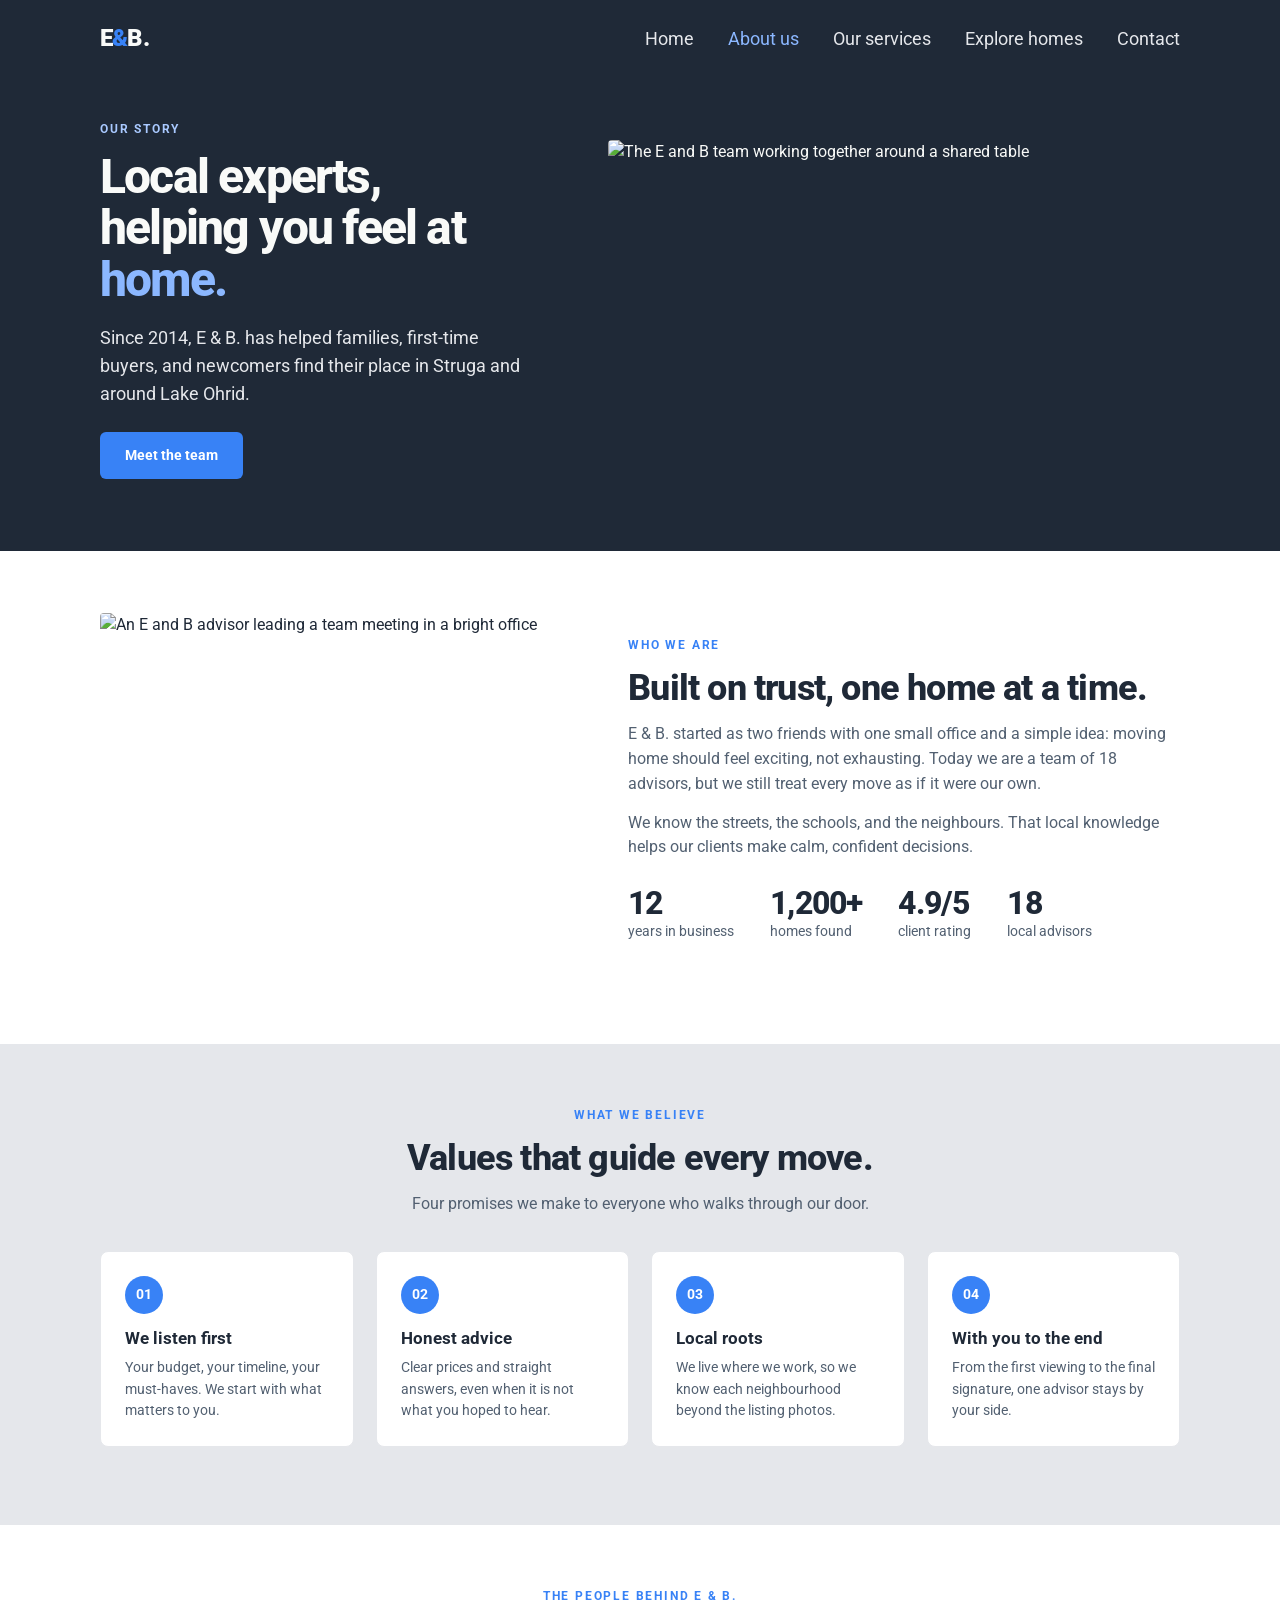
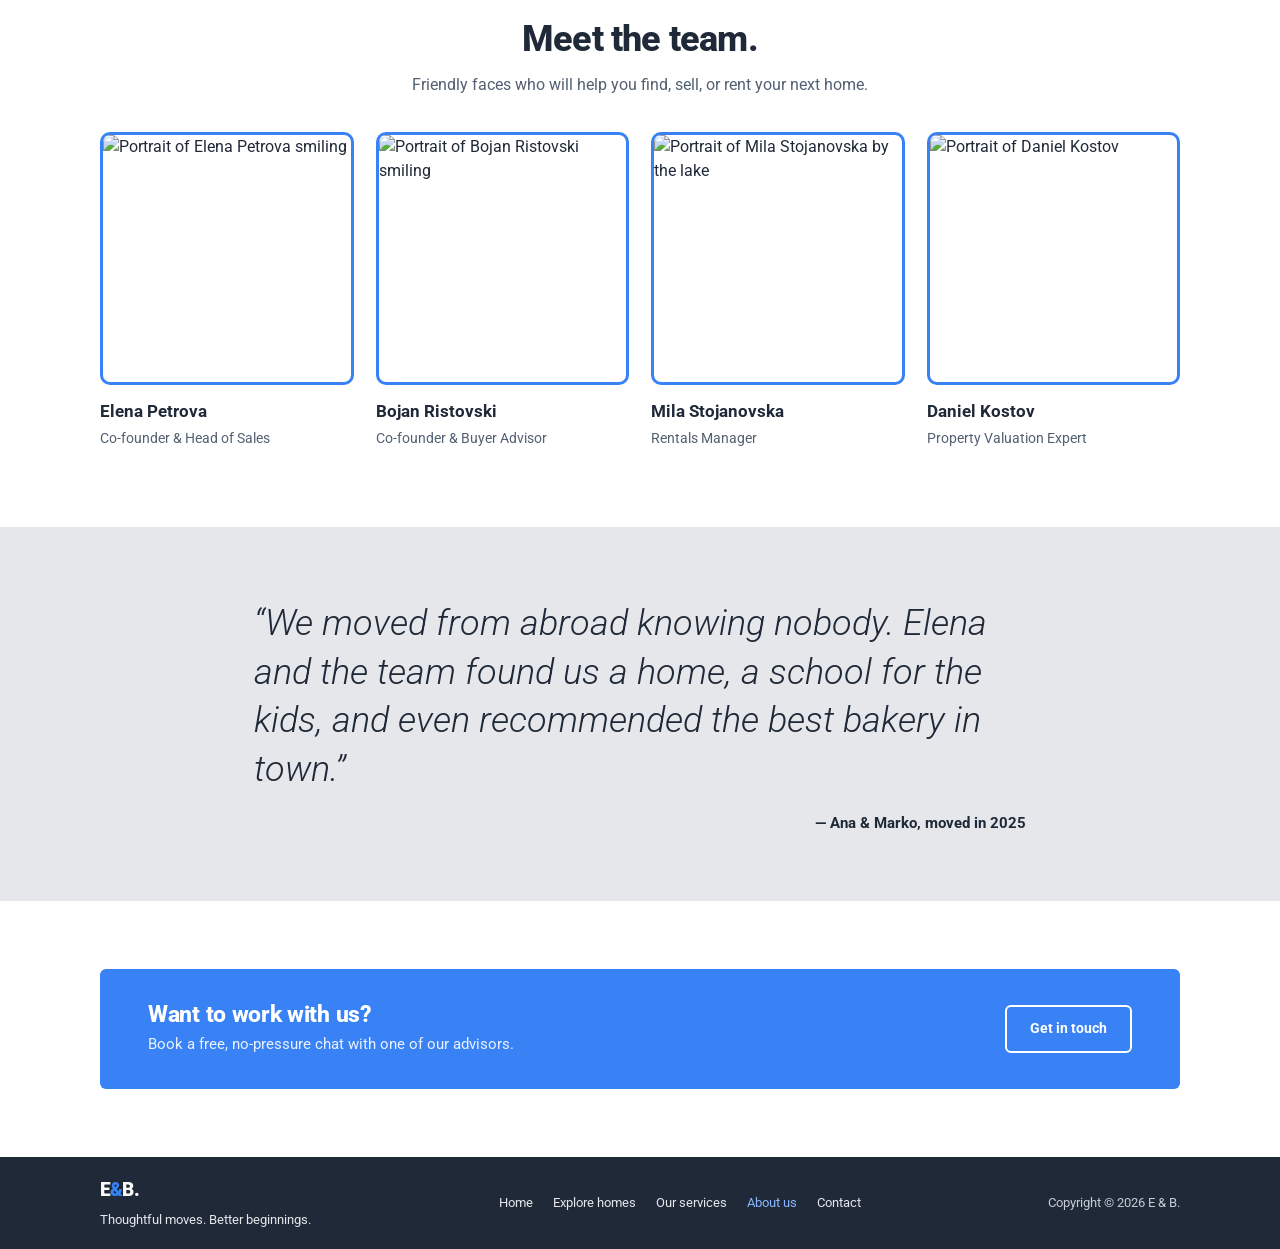
==== about.html @ 45aec43c "Add About, Services and Contact pages - about.html: company story with stats, values, team and testi" ====
<!doctype html>
<html lang="en">
<head>
  <meta charset="utf-8">
  <meta name="viewport" content="width=device-width, initial-scale=1">
  <meta name="description" content="Meet E & B. — a local real estate team helping people buy, sell, and rent homes since 2014.">
  <title>About Us | E &amp; B.</title>
  <link rel="preconnect" href="https://fonts.googleapis.com">
  <link rel="preconnect" href="https://fonts.gstatic.com" crossorigin>
  <link href="https://fonts.googleapis.com/css2?family=Roboto:wght@300;400;500;700;800;900&display=swap" rel="stylesheet">
  <link rel="stylesheet" href="style.css">
</head>
<body>
  <header class="site-header" id="site-header">
    <div class="header-inner container">
      <a class="brand" href="index.html" aria-label="E and B home">E<span>&amp;</span>B.</a>
      <a class="menu-button menu-open" href="#site-header" aria-label="Open navigation menu"><span></span><span></span><span></span></a>
      <a class="menu-button menu-close" href="#" aria-label="Close navigation menu"><span></span><span></span></a>
      <nav class="site-nav" aria-label="Main navigation">
        <a href="index.html">Home</a>
        <a href="about.html" aria-current="page">About us</a>
        <a href="services.html">Our services</a>
        <a href="explore.html">Explore homes</a>
        <a href="contact.html">Contact</a>
      </nav>
    </div>
    <section class="page-hero container" aria-labelledby="page-title">
      <div class="page-hero-copy">
        <p class="eyebrow">Our story</p>
        <h1 id="page-title">Local experts,<br>helping you feel at <span>home.</span></h1>
        <p class="hero-description">Since 2014, E &amp; B. has helped families, first-time buyers, and newcomers find their place in Struga and around Lake Ohrid.</p>
        <a class="button button-primary" href="#team">Meet the team</a>
      </div>
      <div class="page-hero-image-wrap">
        <picture>
          <source media="(max-width: 600px)" srcset="https://images.unsplash.com/photo-1522071820081-009f0129c71c?auto=format&fit=crop&w=720&q=80">
          <source media="(min-width: 601px)" srcset="https://images.unsplash.com/photo-1522071820081-009f0129c71c?auto=format&fit=crop&w=1400&q=85">
          <img class="page-hero-image" src="https://images.unsplash.com/photo-1522071820081-009f0129c71c?auto=format&fit=crop&w=1400&q=85" alt="The E and B team working together around a shared table" fetchpriority="high">
        </picture>
      </div>
    </section>
  </header>

  <main>
    <section class="section-pad" aria-labelledby="story-title">
      <div class="container split">
        <div class="split-media">
          <img src="https://images.unsplash.com/photo-1556761175-5973dc0f32e7?auto=format&fit=crop&w=800&q=80"
               srcset="https://images.unsplash.com/photo-1556761175-5973dc0f32e7?auto=format&fit=crop&w=480&q=80 480w,
                       https://images.unsplash.com/photo-1556761175-5973dc0f32e7?auto=format&fit=crop&w=800&q=80 800w,
                       https://images.unsplash.com/photo-1556761175-5973dc0f32e7?auto=format&fit=crop&w=1200&q=80 1200w"
               sizes="(max-width: 600px) calc(100vw - 36px), (max-width: 1128px) 45vw, 500px"
               alt="An E and B advisor leading a team meeting in a bright office" loading="lazy">
        </div>
        <div class="split-copy">
          <p class="eyebrow eyebrow-blue">Who we are</p>
          <h2 id="story-title">Built on trust, one home at a time.</h2>
          <p>E &amp; B. started as two friends with one small office and a simple idea: moving home should feel exciting, not exhausting. Today we are a team of 18 advisors, but we still treat every move as if it were our own.</p>
          <p>We know the streets, the schools, and the neighbours. That local knowledge helps our clients make calm, confident decisions.</p>
          <ul class="stat-list">
            <li><strong>12</strong> years in business</li>
            <li><strong>1,200+</strong> homes found</li>
            <li><strong>4.9/5</strong> client rating</li>
            <li><strong>18</strong> local advisors</li>
          </ul>
        </div>
      </div>
    </section>

    <section class="section-pad section-muted" aria-labelledby="values-title">
      <div class="container">
        <div class="section-heading">
          <p class="eyebrow eyebrow-blue">What we believe</p>
          <h2 id="values-title">Values that guide every move.</h2>
          <p>Four promises we make to everyone who walks through our door.</p>
        </div>
        <ul class="card-list">
          <li class="info-card">
            <span class="card-number" aria-hidden="true">01</span>
            <h3>We listen first</h3>
            <p>Your budget, your timeline, your must-haves. We start with what matters to you.</p>
          </li>
          <li class="info-card">
            <span class="card-number" aria-hidden="true">02</span>
            <h3>Honest advice</h3>
            <p>Clear prices and straight answers, even when it is not what you hoped to hear.</p>
          </li>
          <li class="info-card">
            <span class="card-number" aria-hidden="true">03</span>
            <h3>Local roots</h3>
            <p>We live where we work, so we know each neighbourhood beyond the listing photos.</p>
          </li>
          <li class="info-card">
            <span class="card-number" aria-hidden="true">04</span>
            <h3>With you to the end</h3>
            <p>From the first viewing to the final signature, one advisor stays by your side.</p>
          </li>
        </ul>
      </div>
    </section>

    <section class="section-pad" id="team" aria-labelledby="team-title">
      <div class="container">
        <div class="section-heading">
          <p class="eyebrow eyebrow-blue">The people behind E &amp; B.</p>
          <h2 id="team-title">Meet the team.</h2>
          <p>Friendly faces who will help you find, sell, or rent your next home.</p>
        </div>
        <div class="feature-list">
          <article class="feature-card">
            <div class="feature-image-frame">
              <img src="https://images.unsplash.com/photo-1494790108377-be9c29b29330?auto=format&fit=crop&w=400&h=400&q=80"
                   srcset="https://images.unsplash.com/photo-1494790108377-be9c29b29330?auto=format&fit=crop&w=300&h=300&q=80 300w,
                           https://images.unsplash.com/photo-1494790108377-be9c29b29330?auto=format&fit=crop&w=600&h=600&q=80 600w"
                   sizes="(max-width: 600px) 45vw, 260px" alt="Portrait of Elena Petrova smiling" loading="lazy">
            </div>
            <h3>Elena Petrova</h3>
            <p>Co-founder &amp; Head of Sales</p>
          </article>
          <article class="feature-card">
            <div class="feature-image-frame">
              <img src="https://images.unsplash.com/photo-1507003211169-0a1dd7228f2d?auto=format&fit=crop&w=400&h=400&q=80"
                   srcset="https://images.unsplash.com/photo-1507003211169-0a1dd7228f2d?auto=format&fit=crop&w=300&h=300&q=80 300w,
                           https://images.unsplash.com/photo-1507003211169-0a1dd7228f2d?auto=format&fit=crop&w=600&h=600&q=80 600w"
                   sizes="(max-width: 600px) 45vw, 260px" alt="Portrait of Bojan Ristovski smiling" loading="lazy">
            </div>
            <h3>Bojan Ristovski</h3>
            <p>Co-founder &amp; Buyer Advisor</p>
          </article>
          <article class="feature-card">
            <div class="feature-image-frame">
              <img src="https://images.unsplash.com/photo-1438761681033-6461ffad8d80?auto=format&fit=crop&w=400&h=400&q=80"
                   srcset="https://images.unsplash.com/photo-1438761681033-6461ffad8d80?auto=format&fit=crop&w=300&h=300&q=80 300w,
                           https://images.unsplash.com/photo-1438761681033-6461ffad8d80?auto=format&fit=crop&w=600&h=600&q=80 600w"
                   sizes="(max-width: 600px) 45vw, 260px" alt="Portrait of Mila Stojanovska by the lake" loading="lazy">
            </div>
            <h3>Mila Stojanovska</h3>
            <p>Rentals Manager</p>
          </article>
          <article class="feature-card">
            <div class="feature-image-frame">
              <img src="https://images.unsplash.com/photo-1500648767791-00dcc994a43e?auto=format&fit=crop&w=400&h=400&q=80"
                   srcset="https://images.unsplash.com/photo-1500648767791-00dcc994a43e?auto=format&fit=crop&w=300&h=300&q=80 300w,
                           https://images.unsplash.com/photo-1500648767791-00dcc994a43e?auto=format&fit=crop&w=600&h=600&q=80 600w"
                   sizes="(max-width: 600px) 45vw, 260px" alt="Portrait of Daniel Kostov" loading="lazy">
            </div>
            <h3>Daniel Kostov</h3>
            <p>Property Valuation Expert</p>
          </article>
        </div>
      </div>
    </section>

    <section class="quote-section" aria-label="Client testimonial">
      <div class="quote-inner container">
        <blockquote>“We moved from abroad knowing nobody. Elena and the team found us a home, a school for the kids, and even recommended the best bakery in town.”</blockquote>
        <p class="quote-credit">— Ana &amp; Marko, moved in 2025</p>
      </div>
    </section>

    <section class="cta-section container" aria-labelledby="cta-title">
      <div class="cta-panel">
        <div class="cta-copy">
          <h2 id="cta-title">Want to work with us?</h2>
          <p>Book a free, no-pressure chat with one of our advisors.</p>
        </div>
        <a class="button button-outline" href="contact.html">Get in touch</a>
      </div>
    </section>
  </main>

  <footer class="site-footer">
    <div class="container footer-inner">
      <div class="footer-intro"><a class="footer-brand" href="index.html">E<span>&amp;</span>B.</a><p>Thoughtful moves. Better beginnings.</p></div>
      <nav class="footer-nav" aria-label="Footer navigation">
        <a href="index.html">Home</a><a href="explore.html">Explore homes</a><a href="services.html">Our services</a><a href="about.html" aria-current="page">About us</a><a href="contact.html">Contact</a>
      </nav>
      <p class="copyright">Copyright &copy; 2026 E &amp; B.</p>
    </div>
  </footer>
</body>
</html>
---- style.css ----
:root {
  --navy: #1f2937;
  --navy-soft: #273547;
  --blue: #3882f6;
  --blue-hover: #256fe3;
  --off-white: #f9faf8;
  --pale-gray: #e5e7eb;
  --body-text: #526071;
  --white: #ffffff;
  --content-width: 1080px;
}

* { box-sizing: border-box; }
html { scroll-behavior: smooth; }
body {
  margin: 0;
  color: var(--navy);
  background: var(--white);
  font-family: "Roboto", sans-serif;
  font-size: 16px;
  line-height: 1.55;
}
img { display: block; max-width: 100%; height: auto; }
a { color: inherit; }
a:focus-visible, .button:focus-visible {
  outline: 3px solid #8bb7ff;
  outline-offset: 4px;
}
.container { width: min(var(--content-width), calc(100% - 48px)); margin-inline: auto; }
.site-header { background: var(--navy); color: var(--off-white); }
.header-inner { min-height: 78px; display: flex; align-items: center; justify-content: space-between; gap: 24px; }
.brand, .footer-brand { color: var(--off-white); font-size: 24px; font-weight: 900; letter-spacing: -.8px; text-decoration: none; white-space: nowrap; }
.brand span, .footer-brand span { color: var(--blue); }
.site-nav { display: flex; align-items: center; gap: 34px; }
.site-nav a { color: #e5e7eb; font-size: 18px; text-decoration: none; transition: color .2s ease; }
.site-nav a:hover, .site-nav a:focus-visible { color: #8bb7ff; }
.menu-button { display: none; }
.hero { display: flex; align-items: center; gap: 58px; padding-top: 44px; padding-bottom: 78px; }
.hero-copy { flex: 1 1 42%; min-width: 0; }
.eyebrow { margin: 0 0 12px; color: #a9c9ff; font-size: 12px; font-weight: 700; letter-spacing: 1.8px; text-transform: uppercase; }
h1 { margin: 0 0 18px; color: var(--off-white); font-size: clamp(38px, 4vw, 48px); font-weight: 800; letter-spacing: -1.8px; line-height: 1.08; }
h1 span { color: #8bb7ff; }
.hero-description { max-width: 420px; margin: 0 0 24px; color: #e5e7eb; font-size: 18px; }
.button { display: inline-flex; min-height: 44px; align-items: center; justify-content: center; padding: 11px 23px; border: 2px solid transparent; border-radius: 6px; font-size: 14px; font-weight: 700; text-decoration: none; transition: background .2s ease, transform .2s ease; }
.button:hover { transform: translateY(-1px); }
.button-primary { color: var(--white); background: var(--blue); }
.button-primary:hover { background: var(--blue-hover); }
.hero-image-wrap { position: relative; flex: 1 1 58%; min-width: 0; }
.hero-image { width: 100%; height: 330px; border-radius: 4px; object-fit: cover; object-position: center; }
.image-caption { position: absolute; right: 16px; bottom: 16px; display: flex; align-items: center; gap: 9px; padding: 9px 13px; border-radius: 4px; color: var(--navy); background: rgba(255,255,255,.94); font-size: 12px; font-weight: 500; }
.caption-dot { width: 7px; height: 7px; border-radius: 50%; background: var(--blue); }
.section-pad { padding: 62px 0 78px; }
.section-heading { max-width: 650px; margin: 0 auto 34px; text-align: center; }
.eyebrow-blue { color: var(--blue); }
h2 { margin: 0 0 12px; font-size: clamp(27px, 3vw, 36px); font-weight: 800; letter-spacing: -.8px; line-height: 1.2; }
.section-heading > p:last-child { margin: 0; color: var(--body-text); }
.feature-list { display: flex; justify-content: center; align-items: flex-start; gap: 22px; }
.feature-card { flex: 1 1 0; min-width: 0; max-width: 260px; }
.feature-image-frame { overflow: hidden; border: 3px solid var(--blue); border-radius: 10px; aspect-ratio: 1 / 1; }
.feature-image-frame img { width: 100%; height: 100%; object-fit: cover; transition: transform .35s ease; }
.feature-card:hover .feature-image-frame img { transform: scale(1.04); }
.feature-card h3 { margin: 16px 0 6px; font-size: 17px; font-weight: 700; line-height: 1.25; }
.feature-card p { margin: 0; color: var(--body-text); font-size: 14px; line-height: 1.5; }
.quote-section { background: var(--pale-gray); }
.quote-inner { max-width: 820px; padding: 72px 24px 66px; }
blockquote { margin: 0; color: var(--navy); font-size: clamp(24px, 3vw, 36px); font-style: italic; font-weight: 300; line-height: 1.35; }
.quote-credit { margin: 18px 0 0; color: var(--navy); font-size: 15px; font-weight: 700; text-align: right; }
.cta-section { padding-top: 68px; padding-bottom: 68px; }
.cta-panel { display: flex; align-items: center; justify-content: space-between; gap: 28px; padding: 32px 48px; border-radius: 6px; color: var(--white); background: var(--blue); }
.cta-copy h2 { margin-bottom: 5px; font-size: 23px; letter-spacing: -.3px; }
.cta-copy p { margin: 0; color: #eaf1ff; font-size: 15px; }
.button-outline { flex: 0 0 auto; min-width: 112px; border-color: var(--white); color: var(--white); background: transparent; }
.button-outline:hover { color: var(--blue); background: var(--white); }
.site-footer { color: #e5e7eb; background: var(--navy); }
.footer-inner { display: flex; align-items: center; justify-content: space-between; gap: 20px; min-height: 92px; }
.footer-brand { font-size: 19px; }
.footer-inner p { margin: 0; font-size: 13px; }
.footer-intro { display: flex; flex-direction: column; gap: 5px; }
.footer-nav { display: flex; align-items: center; justify-content: center; flex-wrap: wrap; gap: 10px 20px; }
.footer-nav a {
  color: #e5e7eb;
  font-size: 13px;
  text-decoration: none;
  transition: color .2s ease;
}
.footer-nav a:hover, .footer-nav a:focus-visible { color: #8bb7ff; }
.copyright { color: #c5cbd4; white-space: nowrap; }

@media (max-width: 800px) {
  .container { width: min(100% - 40px, var(--content-width)); }
  .hero { gap: 30px; padding-top: 30px; padding-bottom: 54px; }
  .hero-image { height: 290px; }
  .site-nav { gap: 14px; }
  .site-nav a { white-space: nowrap; }
  .feature-list { flex-wrap: wrap; gap: 28px 20px; }
  .feature-card { flex: 1 1 calc(50% - 20px); max-width: 310px; }
  .section-pad { padding: 52px 0 62px; }
  .quote-inner { padding-top: 58px; padding-bottom: 54px; }
  .cta-panel { padding: 28px; }
}

@media (max-width: 600px) {
  .container { width: calc(100% - 36px); }
  .site-header { position: relative; }
  .header-inner { min-height: 72px; }
  .brand { font-size: 22px; }
  .menu-button { display: flex; width: 42px; height: 42px; flex-direction: column; align-items: center; justify-content: center; gap: 5px; border: 1px solid rgba(255,255,255,.3); border-radius: 6px; cursor: pointer; }
  .menu-button span { display: block; width: 19px; height: 2px; border-radius: 2px; background: var(--off-white); }
  .menu-close { display: none; }
  .menu-close span:first-child { transform: translateY(3.5px) rotate(45deg); }
  .menu-close span:last-child { transform: translateY(-3.5px) rotate(-45deg); }
  .site-nav { position: absolute; top: 72px; right: 0; left: 0; z-index: 10; display: none; align-items: stretch; flex-direction: column; gap: 0; padding: 0 18px 14px; background: var(--navy-soft); box-shadow: 0 14px 28px rgba(0,0,0,.35); }
  .site-nav a { padding: 12px 4px; border-top: 1px solid rgba(255,255,255,.1); }
  .site-header:target .menu-open { display: none; }
  .site-header:target .menu-close { display: flex; }
  .site-header:target .site-nav { display: flex; }
  .hero { flex-direction: column; align-items: stretch; gap: 28px; padding-top: 24px; padding-bottom: 40px; }
  .hero-copy { flex-basis: auto; }
  h1 { font-size: clamp(38px, 11vw, 48px); }
  .hero-description { font-size: 16px; }
  .hero-image-wrap { flex-basis: auto; }
  .hero-image { height: auto; aspect-ratio: 4 / 3; }
  .section-pad { padding: 46px 0 50px; }
  .section-heading { margin-bottom: 28px; text-align: left; }
  .section-heading h2 { max-width: 330px; }
  .feature-list { gap: 25px 14px; }
  .feature-card { flex: 1 1 calc(50% - 14px); max-width: none; }
  .feature-image-frame { border-width: 2px; border-radius: 8px; }
  .feature-card h3 { margin-top: 11px; font-size: 15px; }
  .feature-card p { font-size: 13px; }
  .quote-inner { padding: 42px 0 40px; }
  blockquote { font-size: 25px; }
  .cta-section { padding-top: 42px; padding-bottom: 42px; }
  .cta-panel { align-items: flex-start; flex-direction: column; gap: 20px; padding: 25px 22px; }
  .cta-copy h2 { font-size: 22px; }
  .footer-inner { align-items: flex-start; flex-direction: column; justify-content: center; gap: 16px; padding-top: 24px; padding-bottom: 24px; }
  .footer-nav { align-items: flex-start; justify-content: flex-start; gap: 12px 18px; }
  .copyright { white-space: normal; }
}

@media (max-width: 360px) {
  .container { width: calc(100% - 28px); }
  .site-nav { padding-right: 14px; padding-left: 14px; }
  .feature-list { flex-direction: column; }
  .feature-card { width: 100%; }
  .feature-image-frame { aspect-ratio: 16 / 10; }
}

@media (prefers-reduced-motion: reduce) {
  *, *::before, *::after { scroll-behavior: auto !important; transition-duration: .01ms !important; animation-duration: .01ms !important; }
}


/* Inner pages: shared page hero + Explore Homes */
.page-hero { display: flex; align-items: center; gap: 58px; padding-top: 42px; padding-bottom: 72px; }
.page-hero-copy { flex: 1 1 44%; min-width: 0; }
.page-hero-image-wrap { flex: 1 1 56%; min-width: 0; }
.page-hero-image { width: 100%; height: 320px; border-radius: 4px; object-fit: cover; object-position: center; }
.listing-list { display: flex; align-items: stretch; gap: 24px; }
.listing-card { display: flex; flex: 1 1 0; flex-direction: column; min-width: 0; overflow: hidden; border: 1px solid #e5e7eb; border-radius: 8px; background: #fff; transition: transform .2s ease, box-shadow .2s ease; }
.listing-card:hover { transform: translateY(-3px); box-shadow: 0 12px 28px rgba(31,41,55,.10); }
.listing-image-wrap { position: relative; overflow: hidden; aspect-ratio: 4 / 3; background: var(--pale-gray); }
.listing-image-wrap img { width: 100%; height: 100%; object-fit: cover; transition: transform .35s ease; }
.listing-card:hover .listing-image-wrap img { transform: scale(1.035); }
.listing-tag { position: absolute; top: 14px; left: 14px; padding: 5px 10px; border-radius: 4px; color: var(--white); background: var(--blue); font-size: 12px; font-weight: 700; }
.listing-content { display: flex; flex: 1; flex-direction: column; padding: 19px; }
.listing-location { margin: 0 0 5px; color: var(--blue); font-size: 12px; font-weight: 700; letter-spacing: .5px; text-transform: uppercase; }
.listing-content h3 { margin: 0 0 8px; font-size: 19px; font-weight: 700; line-height: 1.3; }
.listing-description { margin: 0 0 17px; color: var(--body-text); font-size: 14px; }
.listing-details { display: flex; flex-wrap: wrap; gap: 8px 14px; padding: 13px 0; border-top: 1px solid var(--pale-gray); border-bottom: 1px solid var(--pale-gray); color: var(--body-text); font-size: 12px; }
.listing-details strong { color: var(--navy); font-weight: 700; }
.listing-bottom { display: flex; align-items: center; justify-content: space-between; gap: 12px; margin-top: auto; padding-top: 16px; }
.listing-price { margin: 0; color: var(--navy); font-size: 18px; font-weight: 900; }
.listing-price small { color: var(--body-text); font-size: 11px; font-weight: 400; }
.text-link { flex: 0 0 auto; color: var(--blue); font-size: 13px; font-weight: 700; text-decoration: none; }
.text-link span { display: inline-block; transition: transform .2s ease; }
.text-link:hover span { transform: translateX(3px); }
.listing-note { margin: 22px 0 0; color: #6b7280; font-size: 12px; text-align: center; }
.explore-cta-section { padding: 0 0 70px; }
.explore-cta-panel { display: flex; align-items: center; justify-content: space-between; gap: 28px; padding: 34px 42px; border-radius: 6px; color: var(--off-white); background: var(--navy); }
.explore-cta-panel .eyebrow { margin-bottom: 8px; }
.explore-cta-panel h2 { margin-bottom: 8px; font-size: 25px; }
.explore-cta-panel p:not(.eyebrow) { margin: 0; color: #e5e7eb; font-size: 14px; }
.explore-cta-panel .button { flex: 0 0 auto; }
.site-nav a[aria-current="page"], .footer-nav a[aria-current="page"] { color: #8bb7ff; }
@media (max-width: 800px) {
  .page-hero { gap: 30px; padding-top: 30px; padding-bottom: 54px; }
  .page-hero-image { height: 290px; }
  .listing-list { flex-wrap: wrap; gap: 22px; }
  .listing-card { flex: 1 1 calc(50% - 22px); }
  .explore-cta-panel { padding: 28px; }
}
@media (max-width: 600px) {
  .page-hero { flex-direction: column; align-items: stretch; gap: 26px; padding-top: 24px; padding-bottom: 40px; }
  .page-hero-image { height: auto; aspect-ratio: 4 / 3; }
  .listing-list { flex-direction: column; gap: 22px; }
  .listing-card { flex: 1 1 auto; width: 100%; }
  .listing-image-wrap { aspect-ratio: 16 / 10; }
  .listing-content { padding: 17px; }
  .listing-content h3 { font-size: 18px; }
  .explore-cta-section { padding-bottom: 42px; }
  .explore-cta-panel { align-items: flex-start; flex-direction: column; gap: 20px; padding: 25px 22px; }
  .explore-cta-panel h2 { font-size: 22px; }
}
@media (prefers-reduced-motion: reduce) {
  .listing-card, .listing-image-wrap img, .text-link span { transition-duration: .01ms !important; }
}

/* About, Services & Contact pages */
.section-muted { background: var(--pale-gray); }
.split { display: flex; align-items: center; gap: 58px; }
.split-media { flex: 1 1 46%; min-width: 0; }
.split-media img { width: 100%; aspect-ratio: 4 / 3; border-radius: 4px; object-fit: cover; }
.split-copy { flex: 1 1 54%; min-width: 0; }
.split-copy > p:not(.eyebrow) { margin: 0 0 14px; color: var(--body-text); }
.stat-list { display: flex; flex-wrap: wrap; gap: 20px 36px; margin: 26px 0 0; padding: 0; list-style: none; }
.stat-list li { color: var(--body-text); font-size: 14px; }
.stat-list strong { display: block; color: var(--navy); font-size: 32px; font-weight: 800; letter-spacing: -.8px; line-height: 1.1; }
.card-list { display: flex; flex-wrap: wrap; gap: 22px; margin: 0; padding: 0; list-style: none; }
.info-card { flex: 1 1 calc(25% - 22px); min-width: 0; padding: 24px; border: 1px solid var(--pale-gray); border-radius: 8px; background: var(--white); }
.info-card h3 { margin: 0 0 8px; font-size: 17px; font-weight: 700; line-height: 1.25; }
.info-card p, .info-card address { margin: 0; color: var(--body-text); font-size: 14px; font-style: normal; }
.info-card a { color: var(--blue); font-weight: 700; text-decoration: none; overflow-wrap: anywhere; }
.info-card a:hover { text-decoration: underline; }
.card-number { display: flex; width: 38px; height: 38px; align-items: center; justify-content: center; margin-bottom: 14px; border-radius: 50%; color: var(--white); background: var(--blue); font-size: 14px; font-weight: 700; }
.contact-layout { display: flex; align-items: flex-start; gap: 40px; }
.contact-details { display: flex; flex: 1 1 34%; flex-direction: column; gap: 16px; min-width: 0; margin: 0; padding: 0; list-style: none; }
.contact-details .info-card { flex: 0 0 auto; padding: 20px 22px; }
.contact-form { display: flex; flex: 1 1 66%; flex-direction: column; gap: 18px; min-width: 0; padding: 32px; border: 1px solid var(--pale-gray); border-radius: 8px; }
.form-row { display: flex; gap: 18px; }
.form-field { display: flex; flex: 1 1 0; flex-direction: column; gap: 6px; min-width: 0; }
.form-field label { font-size: 14px; font-weight: 700; }
.optional { color: #6b7280; font-weight: 400; }
.form-field input, .form-field select, .form-field textarea { width: 100%; padding: 11px 13px; border: 1px solid #cbd2db; border-radius: 6px; color: var(--navy); background: var(--white); font-family: inherit; font-size: 16px; }
.form-field textarea { min-height: 140px; resize: vertical; }
.form-field input:focus-visible, .form-field select:focus-visible, .form-field textarea:focus-visible { border-color: var(--blue); outline: 3px solid #8bb7ff; outline-offset: 1px; }
.contact-form .button { align-self: flex-start; font-family: inherit; cursor: pointer; }
.form-note { margin: 0; color: #6b7280; font-size: 12px; }
.faq-list { max-width: 760px; margin: 0 auto; }
.faq-item { border-bottom: 1px solid #cbd2db; }
.faq-item summary { padding: 18px 0; font-size: 17px; font-weight: 700; cursor: pointer; }
.faq-item summary:focus-visible { outline: 3px solid #8bb7ff; outline-offset: 4px; }
.faq-item p { margin: 0 0 18px; color: var(--body-text); }
@media (max-width: 800px) {
  .split { gap: 30px; }
  .info-card { flex-basis: calc(50% - 22px); }
  .contact-layout { gap: 24px; }
  .contact-form { padding: 24px; }
}
@media (max-width: 600px) {
  .split { flex-direction: column; align-items: stretch; gap: 26px; }
  .stat-list { gap: 18px 28px; }
  .stat-list strong { font-size: 28px; }
  .info-card { flex-basis: 100%; padding: 20px; }
  .contact-layout { flex-direction: column; align-items: stretch; }
  .form-row { flex-direction: column; }
  .contact-form { padding: 20px; }
  .contact-form .button { align-self: stretch; }
}
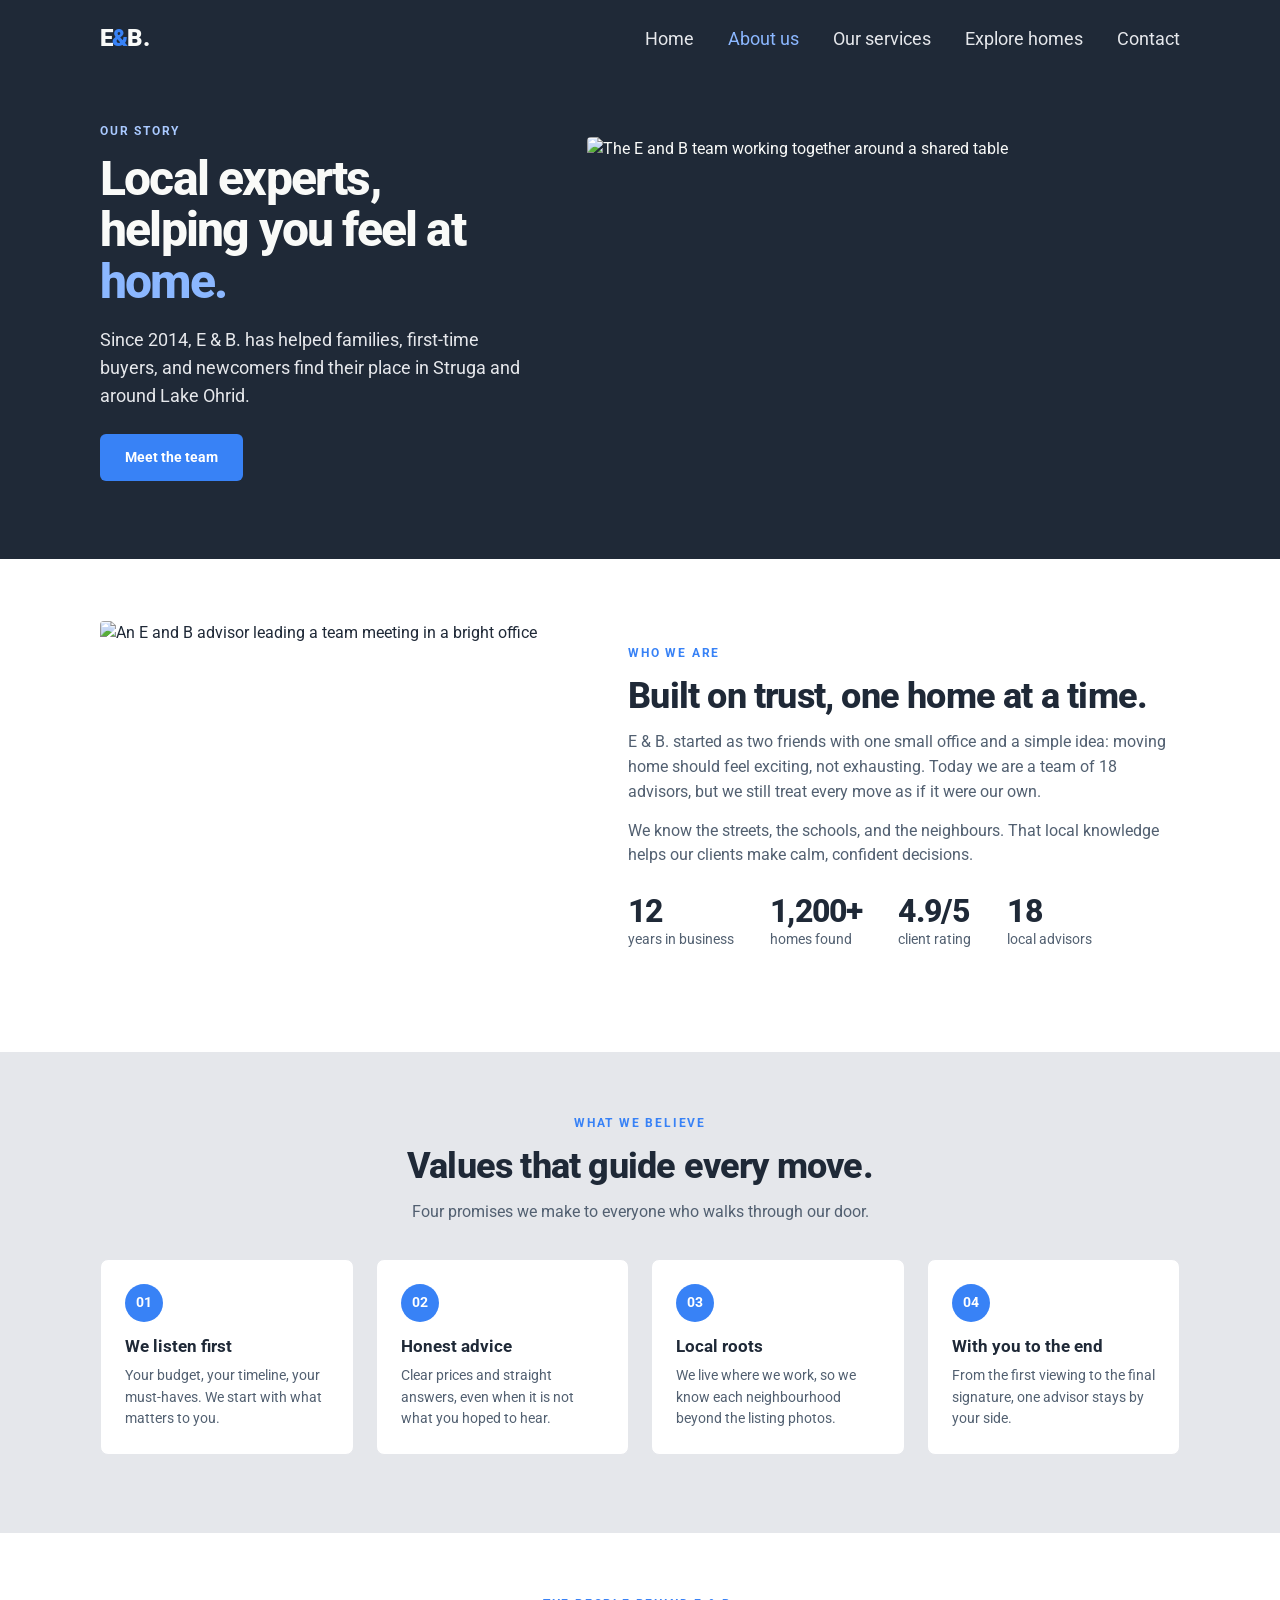
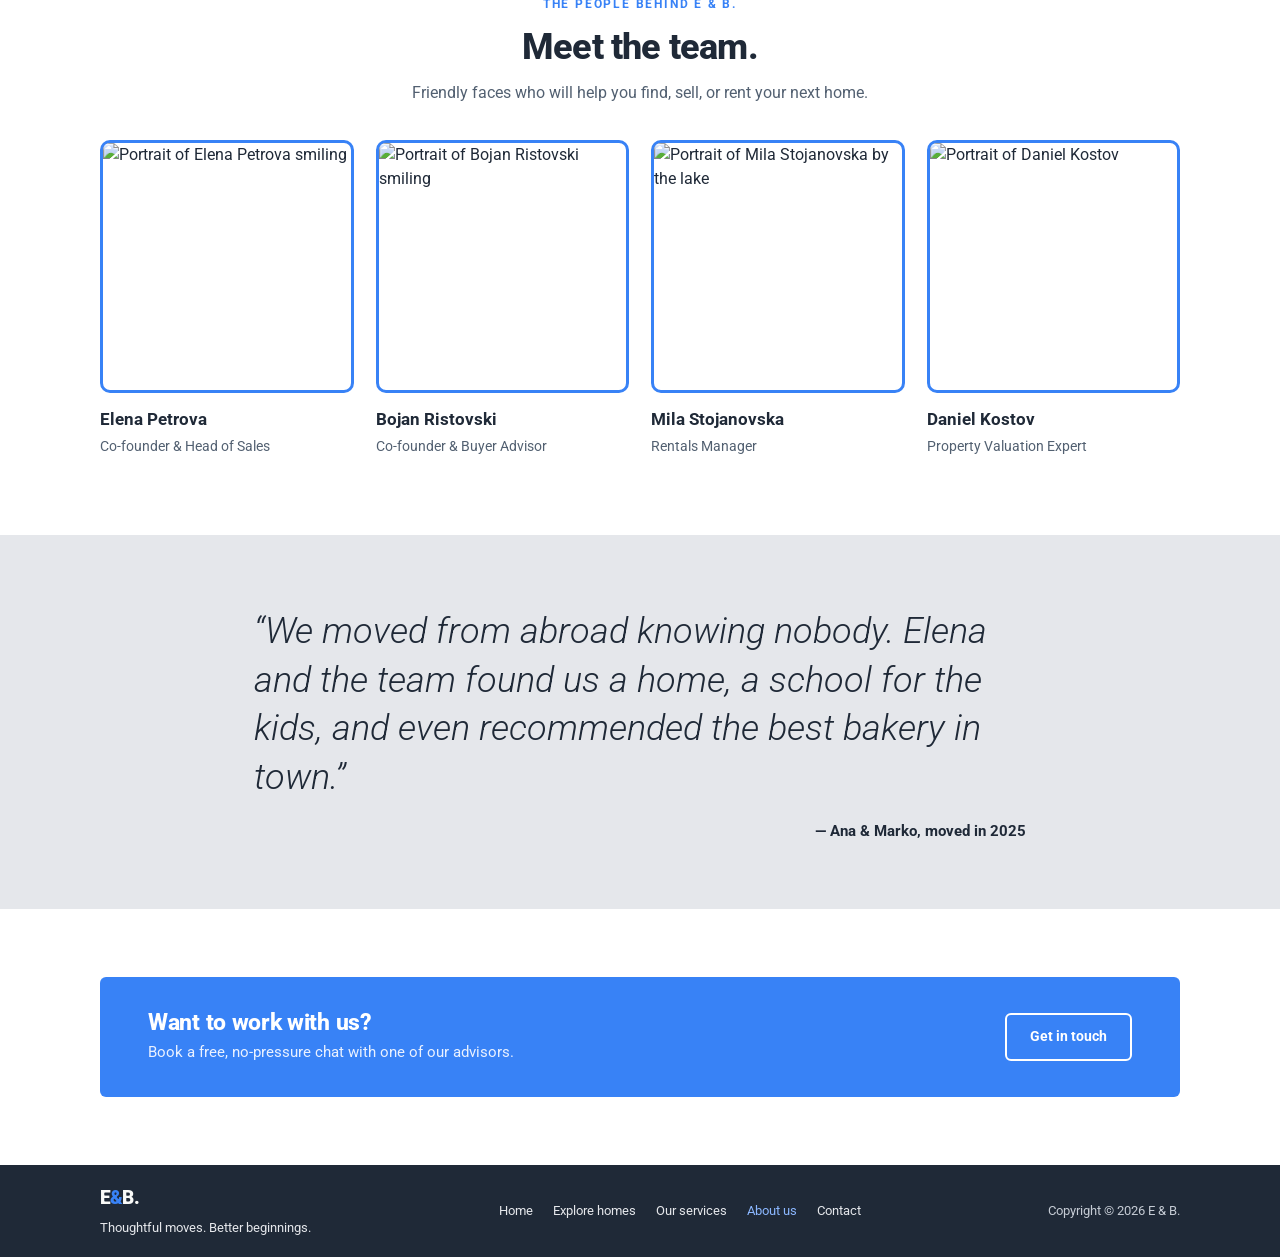
==== commit 416c1226: "Refactor stylesheet for maintainability - Move all colors and shared sizes (gutter, header height, c" ====
--- a/about.html
+++ b/about.html
@@ -24,18 +24,18 @@
         <a href="contact.html">Contact</a>
       </nav>
     </div>
-    <section class="page-hero container" aria-labelledby="page-title">
-      <div class="page-hero-copy">
+    <section class="hero container" aria-labelledby="page-title">
+      <div class="hero-copy">
         <p class="eyebrow">Our story</p>
         <h1 id="page-title">Local experts,<br>helping you feel at <span>home.</span></h1>
         <p class="hero-description">Since 2014, E &amp; B. has helped families, first-time buyers, and newcomers find their place in Struga and around Lake Ohrid.</p>
         <a class="button button-primary" href="#team">Meet the team</a>
       </div>
-      <div class="page-hero-image-wrap">
+      <div class="hero-image-wrap">
         <picture>
           <source media="(max-width: 600px)" srcset="https://images.unsplash.com/photo-1522071820081-009f0129c71c?auto=format&fit=crop&w=720&q=80">
           <source media="(min-width: 601px)" srcset="https://images.unsplash.com/photo-1522071820081-009f0129c71c?auto=format&fit=crop&w=1400&q=85">
-          <img class="page-hero-image" src="https://images.unsplash.com/photo-1522071820081-009f0129c71c?auto=format&fit=crop&w=1400&q=85" alt="The E and B team working together around a shared table" fetchpriority="high">
+          <img class="hero-image" src="https://images.unsplash.com/photo-1522071820081-009f0129c71c?auto=format&fit=crop&w=1400&q=85" alt="The E and B team working together around a shared table" fetchpriority="high">
         </picture>
       </div>
     </section>
--- a/style.css
+++ b/style.css
@@ -1,17 +1,39 @@
 :root {
   --navy: #1f2937;
-  --navy-soft: #273547;
   --blue: #3882f6;
-  --blue-hover: #256fe3;
   --off-white: #f9faf8;
   --pale-gray: #e5e7eb;
+  --navy-soft: #273547;
+  --blue-hover: #256fe3;
+  --blue-light: #8bb7ff;
+  --blue-pale: #a9c9ff;
+  --blue-tint: #eaf1ff;
   --body-text: #526071;
+  --muted: #6b7280;
+  --muted-on-dark: #c5cbd4;
+  --border: #cbd2db;
   --white: #ffffff;
   --content-width: 1080px;
+  --gutter: 24px;
+  --header-height: 78px;
+  --layout-gap: 58px;
+}
+
+@media (max-width: 800px) {
+  :root { --gutter: 20px; --layout-gap: 30px; }
+}
+
+@media (max-width: 600px) {
+  :root { --gutter: 18px; --header-height: 72px; --layout-gap: 28px; }
+}
+
+@media (max-width: 360px) {
+  :root { --gutter: 14px; }
 }
 
 * { box-sizing: border-box; }
 html { scroll-behavior: smooth; }
+
 body {
   margin: 0;
   color: var(--navy);
@@ -20,240 +42,755 @@
   font-size: 16px;
   line-height: 1.55;
 }
+
 img { display: block; max-width: 100%; height: auto; }
 a { color: inherit; }
-a:focus-visible, .button:focus-visible {
-  outline: 3px solid #8bb7ff;
+
+a:focus-visible,
+.button:focus-visible {
+  outline: 3px solid var(--blue-light);
   outline-offset: 4px;
 }
-.container { width: min(var(--content-width), calc(100% - 48px)); margin-inline: auto; }
-.site-header { background: var(--navy); color: var(--off-white); }
-.header-inner { min-height: 78px; display: flex; align-items: center; justify-content: space-between; gap: 24px; }
-.brand, .footer-brand { color: var(--off-white); font-size: 24px; font-weight: 900; letter-spacing: -.8px; text-decoration: none; white-space: nowrap; }
-.brand span, .footer-brand span { color: var(--blue); }
-.site-nav { display: flex; align-items: center; gap: 34px; }
-.site-nav a { color: #e5e7eb; font-size: 18px; text-decoration: none; transition: color .2s ease; }
-.site-nav a:hover, .site-nav a:focus-visible { color: #8bb7ff; }
-.menu-button { display: none; }
-.hero { display: flex; align-items: center; gap: 58px; padding-top: 44px; padding-bottom: 78px; }
-.hero-copy { flex: 1 1 42%; min-width: 0; }
-.eyebrow { margin: 0 0 12px; color: #a9c9ff; font-size: 12px; font-weight: 700; letter-spacing: 1.8px; text-transform: uppercase; }
-h1 { margin: 0 0 18px; color: var(--off-white); font-size: clamp(38px, 4vw, 48px); font-weight: 800; letter-spacing: -1.8px; line-height: 1.08; }
-h1 span { color: #8bb7ff; }
-.hero-description { max-width: 420px; margin: 0 0 24px; color: #e5e7eb; font-size: 18px; }
-.button { display: inline-flex; min-height: 44px; align-items: center; justify-content: center; padding: 11px 23px; border: 2px solid transparent; border-radius: 6px; font-size: 14px; font-weight: 700; text-decoration: none; transition: background .2s ease, transform .2s ease; }
+
+.container { width: min(var(--content-width), 100% - 2 * var(--gutter)); margin-inline: auto; }
+.section-pad { padding: 62px 0 78px; }
+.section-muted { background: var(--pale-gray); }
+.section-heading { max-width: 650px; margin: 0 auto 34px; text-align: center; }
+.section-heading > p:last-child { margin: 0; color: var(--body-text); }
+
+@media (max-width: 800px) {
+  .section-pad { padding: 52px 0 62px; }
+}
+
+@media (max-width: 600px) {
+  .section-pad { padding: 46px 0 50px; }
+  .section-heading { margin-bottom: 28px; text-align: left; }
+  .section-heading h2 { max-width: 330px; }
+}
+
+h1 {
+  margin: 0 0 18px;
+  color: var(--off-white);
+  font-size: clamp(38px, 4vw, 48px);
+  font-weight: 800;
+  letter-spacing: -1.8px;
+  line-height: 1.08;
+}
+
+h1 span { color: var(--blue-light); }
+
+h2 {
+  margin: 0 0 12px;
+  font-size: clamp(27px, 3vw, 36px);
+  font-weight: 800;
+  letter-spacing: -.8px;
+  line-height: 1.2;
+}
+
+.eyebrow {
+  margin: 0 0 12px;
+  color: var(--blue-pale);
+  font-size: 12px;
+  font-weight: 700;
+  letter-spacing: 1.8px;
+  text-transform: uppercase;
+}
+
+.eyebrow-blue { color: var(--blue); }
+
+@media (max-width: 600px) {
+  h1 { font-size: clamp(38px, 11vw, 48px); }
+}
+
+.button {
+  display: inline-flex;
+  min-height: 44px;
+  align-items: center;
+  justify-content: center;
+  padding: 11px 23px;
+  border: 2px solid transparent;
+  border-radius: 6px;
+  font-size: 14px;
+  font-weight: 700;
+  text-decoration: none;
+  transition: background .2s ease, transform .2s ease;
+}
+
 .button:hover { transform: translateY(-1px); }
 .button-primary { color: var(--white); background: var(--blue); }
 .button-primary:hover { background: var(--blue-hover); }
-.hero-image-wrap { position: relative; flex: 1 1 58%; min-width: 0; }
-.hero-image { width: 100%; height: 330px; border-radius: 4px; object-fit: cover; object-position: center; }
-.image-caption { position: absolute; right: 16px; bottom: 16px; display: flex; align-items: center; gap: 9px; padding: 9px 13px; border-radius: 4px; color: var(--navy); background: rgba(255,255,255,.94); font-size: 12px; font-weight: 500; }
-.caption-dot { width: 7px; height: 7px; border-radius: 50%; background: var(--blue); }
-.section-pad { padding: 62px 0 78px; }
-.section-heading { max-width: 650px; margin: 0 auto 34px; text-align: center; }
-.eyebrow-blue { color: var(--blue); }
-h2 { margin: 0 0 12px; font-size: clamp(27px, 3vw, 36px); font-weight: 800; letter-spacing: -.8px; line-height: 1.2; }
-.section-heading > p:last-child { margin: 0; color: var(--body-text); }
-.feature-list { display: flex; justify-content: center; align-items: flex-start; gap: 22px; }
-.feature-card { flex: 1 1 0; min-width: 0; max-width: 260px; }
-.feature-image-frame { overflow: hidden; border: 3px solid var(--blue); border-radius: 10px; aspect-ratio: 1 / 1; }
-.feature-image-frame img { width: 100%; height: 100%; object-fit: cover; transition: transform .35s ease; }
-.feature-card:hover .feature-image-frame img { transform: scale(1.04); }
-.feature-card h3 { margin: 16px 0 6px; font-size: 17px; font-weight: 700; line-height: 1.25; }
-.feature-card p { margin: 0; color: var(--body-text); font-size: 14px; line-height: 1.5; }
-.quote-section { background: var(--pale-gray); }
-.quote-inner { max-width: 820px; padding: 72px 24px 66px; }
-blockquote { margin: 0; color: var(--navy); font-size: clamp(24px, 3vw, 36px); font-style: italic; font-weight: 300; line-height: 1.35; }
-.quote-credit { margin: 18px 0 0; color: var(--navy); font-size: 15px; font-weight: 700; text-align: right; }
-.cta-section { padding-top: 68px; padding-bottom: 68px; }
-.cta-panel { display: flex; align-items: center; justify-content: space-between; gap: 28px; padding: 32px 48px; border-radius: 6px; color: var(--white); background: var(--blue); }
-.cta-copy h2 { margin-bottom: 5px; font-size: 23px; letter-spacing: -.3px; }
-.cta-copy p { margin: 0; color: #eaf1ff; font-size: 15px; }
-.button-outline { flex: 0 0 auto; min-width: 112px; border-color: var(--white); color: var(--white); background: transparent; }
+
+.button-outline {
+  flex: 0 0 auto;
+  min-width: 112px;
+  border-color: var(--white);
+  color: var(--white);
+  background: transparent;
+}
+
 .button-outline:hover { color: var(--blue); background: var(--white); }
-.site-footer { color: #e5e7eb; background: var(--navy); }
-.footer-inner { display: flex; align-items: center; justify-content: space-between; gap: 20px; min-height: 92px; }
-.footer-brand { font-size: 19px; }
-.footer-inner p { margin: 0; font-size: 13px; }
-.footer-intro { display: flex; flex-direction: column; gap: 5px; }
-.footer-nav { display: flex; align-items: center; justify-content: center; flex-wrap: wrap; gap: 10px 20px; }
-.footer-nav a {
-  color: #e5e7eb;
+
+.text-link {
+  flex: 0 0 auto;
+  color: var(--blue);
   font-size: 13px;
+  font-weight: 700;
+  text-decoration: none;
+}
+
+.text-link span { display: inline-block; transition: transform .2s ease; }
+.text-link:hover span { transform: translateX(3px); }
+.site-header { color: var(--off-white); background: var(--navy); }
+
+.header-inner {
+  display: flex;
+  min-height: var(--header-height);
+  align-items: center;
+  justify-content: space-between;
+  gap: 24px;
+}
+
+.brand,
+.footer-brand {
+  color: var(--off-white);
+  font-size: 24px;
+  font-weight: 900;
+  letter-spacing: -.8px;
+  text-decoration: none;
+  white-space: nowrap;
+}
+
+.brand span, .footer-brand span { color: var(--blue); }
+.site-nav { display: flex; align-items: center; gap: 34px; }
+
+.site-nav a {
+  color: var(--pale-gray);
+  font-size: 18px;
   text-decoration: none;
   transition: color .2s ease;
 }
-.footer-nav a:hover, .footer-nav a:focus-visible { color: #8bb7ff; }
-.copyright { color: #c5cbd4; white-space: nowrap; }
-
-@media (max-width: 800px) {
-  .container { width: min(100% - 40px, var(--content-width)); }
-  .hero { gap: 30px; padding-top: 30px; padding-bottom: 54px; }
-  .hero-image { height: 290px; }
+
+.site-nav a:hover,
+.site-nav a:focus-visible,
+.site-nav a[aria-current="page"] {
+  color: var(--blue-light);
+}
+
+.menu-button { display: none; }
+
+@media (max-width: 800px) {
   .site-nav { gap: 14px; }
   .site-nav a { white-space: nowrap; }
-  .feature-list { flex-wrap: wrap; gap: 28px 20px; }
-  .feature-card { flex: 1 1 calc(50% - 20px); max-width: 310px; }
-  .section-pad { padding: 52px 0 62px; }
-  .quote-inner { padding-top: 58px; padding-bottom: 54px; }
-  .cta-panel { padding: 28px; }
-}
-
-@media (max-width: 600px) {
-  .container { width: calc(100% - 36px); }
+}
+
+@media (max-width: 600px) {
   .site-header { position: relative; }
-  .header-inner { min-height: 72px; }
   .brand { font-size: 22px; }
-  .menu-button { display: flex; width: 42px; height: 42px; flex-direction: column; align-items: center; justify-content: center; gap: 5px; border: 1px solid rgba(255,255,255,.3); border-radius: 6px; cursor: pointer; }
-  .menu-button span { display: block; width: 19px; height: 2px; border-radius: 2px; background: var(--off-white); }
+
+  .menu-button {
+    display: flex;
+    width: 42px;
+    height: 42px;
+    flex-direction: column;
+    align-items: center;
+    justify-content: center;
+    gap: 5px;
+    border: 1px solid rgba(255, 255, 255, .3);
+    border-radius: 6px;
+    cursor: pointer;
+  }
+
+  .menu-button span {
+    display: block;
+    width: 19px;
+    height: 2px;
+    border-radius: 2px;
+    background: var(--off-white);
+  }
+
   .menu-close { display: none; }
   .menu-close span:first-child { transform: translateY(3.5px) rotate(45deg); }
   .menu-close span:last-child { transform: translateY(-3.5px) rotate(-45deg); }
-  .site-nav { position: absolute; top: 72px; right: 0; left: 0; z-index: 10; display: none; align-items: stretch; flex-direction: column; gap: 0; padding: 0 18px 14px; background: var(--navy-soft); box-shadow: 0 14px 28px rgba(0,0,0,.35); }
-  .site-nav a { padding: 12px 4px; border-top: 1px solid rgba(255,255,255,.1); }
+
+  .site-nav {
+    position: absolute;
+    top: var(--header-height);
+    right: 0;
+    left: 0;
+    z-index: 10;
+    display: none;
+    flex-direction: column;
+    align-items: stretch;
+    gap: 0;
+    padding: 0 var(--gutter) 14px;
+    background: var(--navy-soft);
+    box-shadow: 0 14px 28px rgba(0, 0, 0, .35);
+  }
+
+  .site-nav a { padding: 12px 4px; border-top: 1px solid rgba(255, 255, 255, .1); }
   .site-header:target .menu-open { display: none; }
-  .site-header:target .menu-close { display: flex; }
-  .site-header:target .site-nav { display: flex; }
-  .hero { flex-direction: column; align-items: stretch; gap: 28px; padding-top: 24px; padding-bottom: 40px; }
-  .hero-copy { flex-basis: auto; }
-  h1 { font-size: clamp(38px, 11vw, 48px); }
+  .site-header:target .menu-close, .site-header:target .site-nav { display: flex; }
+}
+
+.hero {
+  display: flex;
+  align-items: center;
+  gap: var(--layout-gap);
+  padding-top: 44px;
+  padding-bottom: 78px;
+}
+
+.hero-copy { flex: 1 1 42%; min-width: 0; }
+
+.hero-description {
+  max-width: 420px;
+  margin: 0 0 24px;
+  color: var(--pale-gray);
+  font-size: 18px;
+}
+
+.hero-image-wrap { position: relative; flex: 1 1 58%; min-width: 0; }
+
+.hero-image {
+  width: 100%;
+  height: 330px;
+  border-radius: 4px;
+  object-fit: cover;
+  object-position: center;
+}
+
+.image-caption {
+  position: absolute;
+  right: 16px;
+  bottom: 16px;
+  display: flex;
+  align-items: center;
+  gap: 9px;
+  padding: 9px 13px;
+  border-radius: 4px;
+  color: var(--navy);
+  background: rgba(255, 255, 255, .94);
+  font-size: 12px;
+  font-weight: 500;
+}
+
+.caption-dot {
+  width: 7px;
+  height: 7px;
+  border-radius: 50%;
+  background: var(--blue);
+}
+
+@media (max-width: 800px) {
+  .hero { padding-top: 30px; padding-bottom: 54px; }
+  .hero-image { height: 290px; }
+}
+
+@media (max-width: 600px) {
+  .hero {
+    flex-direction: column;
+    align-items: stretch;
+    padding-top: 24px;
+    padding-bottom: 40px;
+  }
+
+  .hero-copy, .hero-image-wrap { flex-basis: auto; }
   .hero-description { font-size: 16px; }
-  .hero-image-wrap { flex-basis: auto; }
   .hero-image { height: auto; aspect-ratio: 4 / 3; }
-  .section-pad { padding: 46px 0 50px; }
-  .section-heading { margin-bottom: 28px; text-align: left; }
-  .section-heading h2 { max-width: 330px; }
+}
+
+.feature-list {
+  display: flex;
+  justify-content: center;
+  align-items: flex-start;
+  gap: 22px;
+}
+
+.feature-card { flex: 1 1 0; min-width: 0; max-width: 260px; }
+
+.feature-image-frame {
+  overflow: hidden;
+  border: 3px solid var(--blue);
+  border-radius: 10px;
+  aspect-ratio: 1 / 1;
+}
+
+.feature-image-frame img {
+  width: 100%;
+  height: 100%;
+  object-fit: cover;
+  transition: transform .35s ease;
+}
+
+.feature-card:hover .feature-image-frame img { transform: scale(1.04); }
+
+.feature-card h3 {
+  margin: 16px 0 6px;
+  font-size: 17px;
+  font-weight: 700;
+  line-height: 1.25;
+}
+
+.feature-card p {
+  margin: 0;
+  color: var(--body-text);
+  font-size: 14px;
+  line-height: 1.5;
+}
+
+@media (max-width: 800px) {
+  .feature-list { flex-wrap: wrap; gap: 28px 20px; }
+  .feature-card { flex: 1 1 calc(50% - 20px); max-width: 310px; }
+}
+
+@media (max-width: 600px) {
   .feature-list { gap: 25px 14px; }
   .feature-card { flex: 1 1 calc(50% - 14px); max-width: none; }
   .feature-image-frame { border-width: 2px; border-radius: 8px; }
   .feature-card h3 { margin-top: 11px; font-size: 15px; }
   .feature-card p { font-size: 13px; }
-  .quote-inner { padding: 42px 0 40px; }
-  blockquote { font-size: 25px; }
-  .cta-section { padding-top: 42px; padding-bottom: 42px; }
-  .cta-panel { align-items: flex-start; flex-direction: column; gap: 20px; padding: 25px 22px; }
-  .cta-copy h2 { font-size: 22px; }
-  .footer-inner { align-items: flex-start; flex-direction: column; justify-content: center; gap: 16px; padding-top: 24px; padding-bottom: 24px; }
-  .footer-nav { align-items: flex-start; justify-content: flex-start; gap: 12px 18px; }
-  .copyright { white-space: normal; }
 }
 
 @media (max-width: 360px) {
-  .container { width: calc(100% - 28px); }
-  .site-nav { padding-right: 14px; padding-left: 14px; }
   .feature-list { flex-direction: column; }
   .feature-card { width: 100%; }
   .feature-image-frame { aspect-ratio: 16 / 10; }
 }
 
-@media (prefers-reduced-motion: reduce) {
-  *, *::before, *::after { scroll-behavior: auto !important; transition-duration: .01ms !important; animation-duration: .01ms !important; }
-}
-
-
-/* Inner pages: shared page hero + Explore Homes */
-.page-hero { display: flex; align-items: center; gap: 58px; padding-top: 42px; padding-bottom: 72px; }
-.page-hero-copy { flex: 1 1 44%; min-width: 0; }
-.page-hero-image-wrap { flex: 1 1 56%; min-width: 0; }
-.page-hero-image { width: 100%; height: 320px; border-radius: 4px; object-fit: cover; object-position: center; }
 .listing-list { display: flex; align-items: stretch; gap: 24px; }
-.listing-card { display: flex; flex: 1 1 0; flex-direction: column; min-width: 0; overflow: hidden; border: 1px solid #e5e7eb; border-radius: 8px; background: #fff; transition: transform .2s ease, box-shadow .2s ease; }
-.listing-card:hover { transform: translateY(-3px); box-shadow: 0 12px 28px rgba(31,41,55,.10); }
-.listing-image-wrap { position: relative; overflow: hidden; aspect-ratio: 4 / 3; background: var(--pale-gray); }
-.listing-image-wrap img { width: 100%; height: 100%; object-fit: cover; transition: transform .35s ease; }
+
+.listing-card {
+  display: flex;
+  flex: 1 1 0;
+  flex-direction: column;
+  min-width: 0;
+  overflow: hidden;
+  border: 1px solid var(--pale-gray);
+  border-radius: 8px;
+  background: var(--white);
+  transition: transform .2s ease, box-shadow .2s ease;
+}
+
+.listing-card:hover { transform: translateY(-3px); box-shadow: 0 12px 28px rgba(31, 41, 55, .10); }
+
+.listing-image-wrap {
+  position: relative;
+  overflow: hidden;
+  aspect-ratio: 4 / 3;
+  background: var(--pale-gray);
+}
+
+.listing-image-wrap img {
+  width: 100%;
+  height: 100%;
+  object-fit: cover;
+  transition: transform .35s ease;
+}
+
 .listing-card:hover .listing-image-wrap img { transform: scale(1.035); }
-.listing-tag { position: absolute; top: 14px; left: 14px; padding: 5px 10px; border-radius: 4px; color: var(--white); background: var(--blue); font-size: 12px; font-weight: 700; }
-.listing-content { display: flex; flex: 1; flex-direction: column; padding: 19px; }
-.listing-location { margin: 0 0 5px; color: var(--blue); font-size: 12px; font-weight: 700; letter-spacing: .5px; text-transform: uppercase; }
-.listing-content h3 { margin: 0 0 8px; font-size: 19px; font-weight: 700; line-height: 1.3; }
+
+.listing-tag {
+  position: absolute;
+  top: 14px;
+  left: 14px;
+  padding: 5px 10px;
+  border-radius: 4px;
+  color: var(--white);
+  background: var(--blue);
+  font-size: 12px;
+  font-weight: 700;
+}
+
+.listing-content {
+  display: flex;
+  flex: 1;
+  flex-direction: column;
+  padding: 19px;
+}
+
+.listing-location {
+  margin: 0 0 5px;
+  color: var(--blue);
+  font-size: 12px;
+  font-weight: 700;
+  letter-spacing: .5px;
+  text-transform: uppercase;
+}
+
+.listing-content h3 {
+  margin: 0 0 8px;
+  font-size: 19px;
+  font-weight: 700;
+  line-height: 1.3;
+}
+
 .listing-description { margin: 0 0 17px; color: var(--body-text); font-size: 14px; }
-.listing-details { display: flex; flex-wrap: wrap; gap: 8px 14px; padding: 13px 0; border-top: 1px solid var(--pale-gray); border-bottom: 1px solid var(--pale-gray); color: var(--body-text); font-size: 12px; }
+
+.listing-details {
+  display: flex;
+  flex-wrap: wrap;
+  gap: 8px 14px;
+  padding: 13px 0;
+  border-top: 1px solid var(--pale-gray);
+  border-bottom: 1px solid var(--pale-gray);
+  color: var(--body-text);
+  font-size: 12px;
+}
+
 .listing-details strong { color: var(--navy); font-weight: 700; }
-.listing-bottom { display: flex; align-items: center; justify-content: space-between; gap: 12px; margin-top: auto; padding-top: 16px; }
-.listing-price { margin: 0; color: var(--navy); font-size: 18px; font-weight: 900; }
+
+.listing-bottom {
+  display: flex;
+  align-items: center;
+  justify-content: space-between;
+  gap: 12px;
+  margin-top: auto;
+  padding-top: 16px;
+}
+
+.listing-price {
+  margin: 0;
+  color: var(--navy);
+  font-size: 18px;
+  font-weight: 900;
+}
+
 .listing-price small { color: var(--body-text); font-size: 11px; font-weight: 400; }
-.text-link { flex: 0 0 auto; color: var(--blue); font-size: 13px; font-weight: 700; text-decoration: none; }
-.text-link span { display: inline-block; transition: transform .2s ease; }
-.text-link:hover span { transform: translateX(3px); }
-.listing-note { margin: 22px 0 0; color: #6b7280; font-size: 12px; text-align: center; }
-.explore-cta-section { padding: 0 0 70px; }
-.explore-cta-panel { display: flex; align-items: center; justify-content: space-between; gap: 28px; padding: 34px 42px; border-radius: 6px; color: var(--off-white); background: var(--navy); }
-.explore-cta-panel .eyebrow { margin-bottom: 8px; }
-.explore-cta-panel h2 { margin-bottom: 8px; font-size: 25px; }
-.explore-cta-panel p:not(.eyebrow) { margin: 0; color: #e5e7eb; font-size: 14px; }
-.explore-cta-panel .button { flex: 0 0 auto; }
-.site-nav a[aria-current="page"], .footer-nav a[aria-current="page"] { color: #8bb7ff; }
-@media (max-width: 800px) {
-  .page-hero { gap: 30px; padding-top: 30px; padding-bottom: 54px; }
-  .page-hero-image { height: 290px; }
+
+.listing-note {
+  margin: 22px 0 0;
+  color: var(--muted);
+  font-size: 12px;
+  text-align: center;
+}
+
+@media (max-width: 800px) {
   .listing-list { flex-wrap: wrap; gap: 22px; }
   .listing-card { flex: 1 1 calc(50% - 22px); }
-  .explore-cta-panel { padding: 28px; }
-}
-@media (max-width: 600px) {
-  .page-hero { flex-direction: column; align-items: stretch; gap: 26px; padding-top: 24px; padding-bottom: 40px; }
-  .page-hero-image { height: auto; aspect-ratio: 4 / 3; }
-  .listing-list { flex-direction: column; gap: 22px; }
+}
+
+@media (max-width: 600px) {
+  .listing-list { flex-direction: column; }
   .listing-card { flex: 1 1 auto; width: 100%; }
   .listing-image-wrap { aspect-ratio: 16 / 10; }
   .listing-content { padding: 17px; }
   .listing-content h3 { font-size: 18px; }
-  .explore-cta-section { padding-bottom: 42px; }
-  .explore-cta-panel { align-items: flex-start; flex-direction: column; gap: 20px; padding: 25px 22px; }
-  .explore-cta-panel h2 { font-size: 22px; }
-}
-@media (prefers-reduced-motion: reduce) {
-  .listing-card, .listing-image-wrap img, .text-link span { transition-duration: .01ms !important; }
-}
-
-/* About, Services & Contact pages */
-.section-muted { background: var(--pale-gray); }
-.split { display: flex; align-items: center; gap: 58px; }
+}
+
+.card-list {
+  display: flex;
+  flex-wrap: wrap;
+  gap: 22px;
+  margin: 0;
+  padding: 0;
+  list-style: none;
+}
+
+.info-card {
+  flex: 1 1 calc(25% - 22px);
+  min-width: 0;
+  padding: 24px;
+  border: 1px solid var(--pale-gray);
+  border-radius: 8px;
+  background: var(--white);
+}
+
+.info-card h3 {
+  margin: 0 0 8px;
+  font-size: 17px;
+  font-weight: 700;
+  line-height: 1.25;
+}
+
+.info-card p,
+.info-card address {
+  margin: 0;
+  color: var(--body-text);
+  font-size: 14px;
+  font-style: normal;
+}
+
+.info-card a {
+  color: var(--blue);
+  font-weight: 700;
+  text-decoration: none;
+  overflow-wrap: anywhere;
+}
+
+.info-card a:hover { text-decoration: underline; }
+
+.card-number {
+  display: flex;
+  width: 38px;
+  height: 38px;
+  align-items: center;
+  justify-content: center;
+  margin-bottom: 14px;
+  border-radius: 50%;
+  color: var(--white);
+  background: var(--blue);
+  font-size: 14px;
+  font-weight: 700;
+}
+
+@media (max-width: 800px) {
+  .info-card { flex-basis: calc(50% - 22px); }
+}
+
+@media (max-width: 600px) {
+  .info-card { flex-basis: 100%; padding: 20px; }
+}
+
+.split { display: flex; align-items: center; gap: var(--layout-gap); }
 .split-media { flex: 1 1 46%; min-width: 0; }
-.split-media img { width: 100%; aspect-ratio: 4 / 3; border-radius: 4px; object-fit: cover; }
+
+.split-media img {
+  width: 100%;
+  aspect-ratio: 4 / 3;
+  border-radius: 4px;
+  object-fit: cover;
+}
+
 .split-copy { flex: 1 1 54%; min-width: 0; }
 .split-copy > p:not(.eyebrow) { margin: 0 0 14px; color: var(--body-text); }
-.stat-list { display: flex; flex-wrap: wrap; gap: 20px 36px; margin: 26px 0 0; padding: 0; list-style: none; }
+
+.stat-list {
+  display: flex;
+  flex-wrap: wrap;
+  gap: 20px 36px;
+  margin: 26px 0 0;
+  padding: 0;
+  list-style: none;
+}
+
 .stat-list li { color: var(--body-text); font-size: 14px; }
-.stat-list strong { display: block; color: var(--navy); font-size: 32px; font-weight: 800; letter-spacing: -.8px; line-height: 1.1; }
-.card-list { display: flex; flex-wrap: wrap; gap: 22px; margin: 0; padding: 0; list-style: none; }
-.info-card { flex: 1 1 calc(25% - 22px); min-width: 0; padding: 24px; border: 1px solid var(--pale-gray); border-radius: 8px; background: var(--white); }
-.info-card h3 { margin: 0 0 8px; font-size: 17px; font-weight: 700; line-height: 1.25; }
-.info-card p, .info-card address { margin: 0; color: var(--body-text); font-size: 14px; font-style: normal; }
-.info-card a { color: var(--blue); font-weight: 700; text-decoration: none; overflow-wrap: anywhere; }
-.info-card a:hover { text-decoration: underline; }
-.card-number { display: flex; width: 38px; height: 38px; align-items: center; justify-content: center; margin-bottom: 14px; border-radius: 50%; color: var(--white); background: var(--blue); font-size: 14px; font-weight: 700; }
+
+.stat-list strong {
+  display: block;
+  color: var(--navy);
+  font-size: 32px;
+  font-weight: 800;
+  letter-spacing: -.8px;
+  line-height: 1.1;
+}
+
+@media (max-width: 600px) {
+  .split { flex-direction: column; align-items: stretch; }
+  .stat-list { gap: 18px 28px; }
+  .stat-list strong { font-size: 28px; }
+}
+
+.quote-section { background: var(--pale-gray); }
+.quote-inner { max-width: 820px; padding: 72px 24px 66px; }
+
+blockquote {
+  margin: 0;
+  color: var(--navy);
+  font-size: clamp(24px, 3vw, 36px);
+  font-style: italic;
+  font-weight: 300;
+  line-height: 1.35;
+}
+
+.quote-credit {
+  margin: 18px 0 0;
+  color: var(--navy);
+  font-size: 15px;
+  font-weight: 700;
+  text-align: right;
+}
+
+@media (max-width: 800px) {
+  .quote-inner { padding-top: 58px; padding-bottom: 54px; }
+}
+
+@media (max-width: 600px) {
+  .quote-inner { padding: 42px 0 40px; }
+  blockquote { font-size: 25px; }
+}
+
+.cta-section { padding-top: 68px; padding-bottom: 68px; }
+.section-pad + .cta-section { padding-top: 0; }
+
+.cta-panel {
+  display: flex;
+  align-items: center;
+  justify-content: space-between;
+  gap: 28px;
+  padding: 32px 48px;
+  border-radius: 6px;
+  color: var(--white);
+  background: var(--blue);
+}
+
+.cta-panel-dark { background: var(--navy); }
+.cta-panel-dark .eyebrow { margin-bottom: 8px; }
+.cta-copy h2 { margin-bottom: 5px; font-size: 23px; letter-spacing: -.3px; }
+.cta-copy p:not(.eyebrow) { margin: 0; color: var(--blue-tint); font-size: 15px; }
+
+@media (max-width: 800px) {
+  .cta-panel { padding: 28px; }
+}
+
+@media (max-width: 600px) {
+  .cta-section { padding-top: 42px; padding-bottom: 42px; }
+
+  .cta-panel {
+    flex-direction: column;
+    align-items: flex-start;
+    gap: 20px;
+    padding: 25px 22px;
+  }
+
+  .cta-copy h2 { font-size: 22px; }
+}
+
 .contact-layout { display: flex; align-items: flex-start; gap: 40px; }
-.contact-details { display: flex; flex: 1 1 34%; flex-direction: column; gap: 16px; min-width: 0; margin: 0; padding: 0; list-style: none; }
+
+.contact-details {
+  display: flex;
+  flex: 1 1 34%;
+  flex-direction: column;
+  gap: 16px;
+  min-width: 0;
+  margin: 0;
+  padding: 0;
+  list-style: none;
+}
+
 .contact-details .info-card { flex: 0 0 auto; padding: 20px 22px; }
-.contact-form { display: flex; flex: 1 1 66%; flex-direction: column; gap: 18px; min-width: 0; padding: 32px; border: 1px solid var(--pale-gray); border-radius: 8px; }
+
+.contact-form {
+  display: flex;
+  flex: 1 1 66%;
+  flex-direction: column;
+  gap: 18px;
+  min-width: 0;
+  padding: 32px;
+  border: 1px solid var(--pale-gray);
+  border-radius: 8px;
+}
+
 .form-row { display: flex; gap: 18px; }
-.form-field { display: flex; flex: 1 1 0; flex-direction: column; gap: 6px; min-width: 0; }
+
+.form-field {
+  display: flex;
+  flex: 1 1 0;
+  flex-direction: column;
+  gap: 6px;
+  min-width: 0;
+}
+
 .form-field label { font-size: 14px; font-weight: 700; }
-.optional { color: #6b7280; font-weight: 400; }
-.form-field input, .form-field select, .form-field textarea { width: 100%; padding: 11px 13px; border: 1px solid #cbd2db; border-radius: 6px; color: var(--navy); background: var(--white); font-family: inherit; font-size: 16px; }
+.optional { color: var(--muted); font-weight: 400; }
+
+.form-field input,
+.form-field select,
+.form-field textarea {
+  width: 100%;
+  padding: 11px 13px;
+  border: 1px solid var(--border);
+  border-radius: 6px;
+  color: var(--navy);
+  background: var(--white);
+  font-family: inherit;
+  font-size: 16px;
+}
+
 .form-field textarea { min-height: 140px; resize: vertical; }
-.form-field input:focus-visible, .form-field select:focus-visible, .form-field textarea:focus-visible { border-color: var(--blue); outline: 3px solid #8bb7ff; outline-offset: 1px; }
+
+.form-field input:focus-visible,
+.form-field select:focus-visible,
+.form-field textarea:focus-visible {
+  border-color: var(--blue);
+  outline: 3px solid var(--blue-light);
+  outline-offset: 1px;
+}
+
 .contact-form .button { align-self: flex-start; font-family: inherit; cursor: pointer; }
-.form-note { margin: 0; color: #6b7280; font-size: 12px; }
+.form-note { margin: 0; color: var(--muted); font-size: 12px; }
 .faq-list { max-width: 760px; margin: 0 auto; }
-.faq-item { border-bottom: 1px solid #cbd2db; }
-.faq-item summary { padding: 18px 0; font-size: 17px; font-weight: 700; cursor: pointer; }
-.faq-item summary:focus-visible { outline: 3px solid #8bb7ff; outline-offset: 4px; }
+.faq-item { border-bottom: 1px solid var(--border); }
+
+.faq-item summary {
+  padding: 18px 0;
+  font-size: 17px;
+  font-weight: 700;
+  cursor: pointer;
+}
+
+.faq-item summary:focus-visible { outline: 3px solid var(--blue-light); outline-offset: 4px; }
 .faq-item p { margin: 0 0 18px; color: var(--body-text); }
-@media (max-width: 800px) {
-  .split { gap: 30px; }
-  .info-card { flex-basis: calc(50% - 22px); }
+
+@media (max-width: 800px) {
   .contact-layout { gap: 24px; }
   .contact-form { padding: 24px; }
 }
-@media (max-width: 600px) {
-  .split { flex-direction: column; align-items: stretch; gap: 26px; }
-  .stat-list { gap: 18px 28px; }
-  .stat-list strong { font-size: 28px; }
-  .info-card { flex-basis: 100%; padding: 20px; }
+
+@media (max-width: 600px) {
   .contact-layout { flex-direction: column; align-items: stretch; }
   .form-row { flex-direction: column; }
   .contact-form { padding: 20px; }
   .contact-form .button { align-self: stretch; }
 }
+
+.site-footer { color: var(--pale-gray); background: var(--navy); }
+
+.footer-inner {
+  display: flex;
+  align-items: center;
+  justify-content: space-between;
+  gap: 20px;
+  min-height: 92px;
+}
+
+.footer-inner p { margin: 0; font-size: 13px; }
+.footer-intro { display: flex; flex-direction: column; gap: 5px; }
+.footer-brand { font-size: 19px; }
+
+.footer-nav {
+  display: flex;
+  flex-wrap: wrap;
+  align-items: center;
+  justify-content: center;
+  gap: 10px 20px;
+}
+
+.footer-nav a {
+  color: var(--pale-gray);
+  font-size: 13px;
+  text-decoration: none;
+  transition: color .2s ease;
+}
+
+.footer-nav a:hover,
+.footer-nav a:focus-visible,
+.footer-nav a[aria-current="page"] {
+  color: var(--blue-light);
+}
+
+.copyright { color: var(--muted-on-dark); white-space: nowrap; }
+
+@media (max-width: 600px) {
+  .footer-inner {
+    flex-direction: column;
+    align-items: flex-start;
+    justify-content: center;
+    gap: 16px;
+    padding-top: 24px;
+    padding-bottom: 24px;
+  }
+
+  .footer-nav { align-items: flex-start; justify-content: flex-start; gap: 12px 18px; }
+  .copyright { white-space: normal; }
+}
+
+@media (prefers-reduced-motion: reduce) {
+  *,
+  *::before,
+  *::after {
+    scroll-behavior: auto !important;
+    transition-duration: .01ms !important;
+    animation-duration: .01ms !important;
+  }
+}
